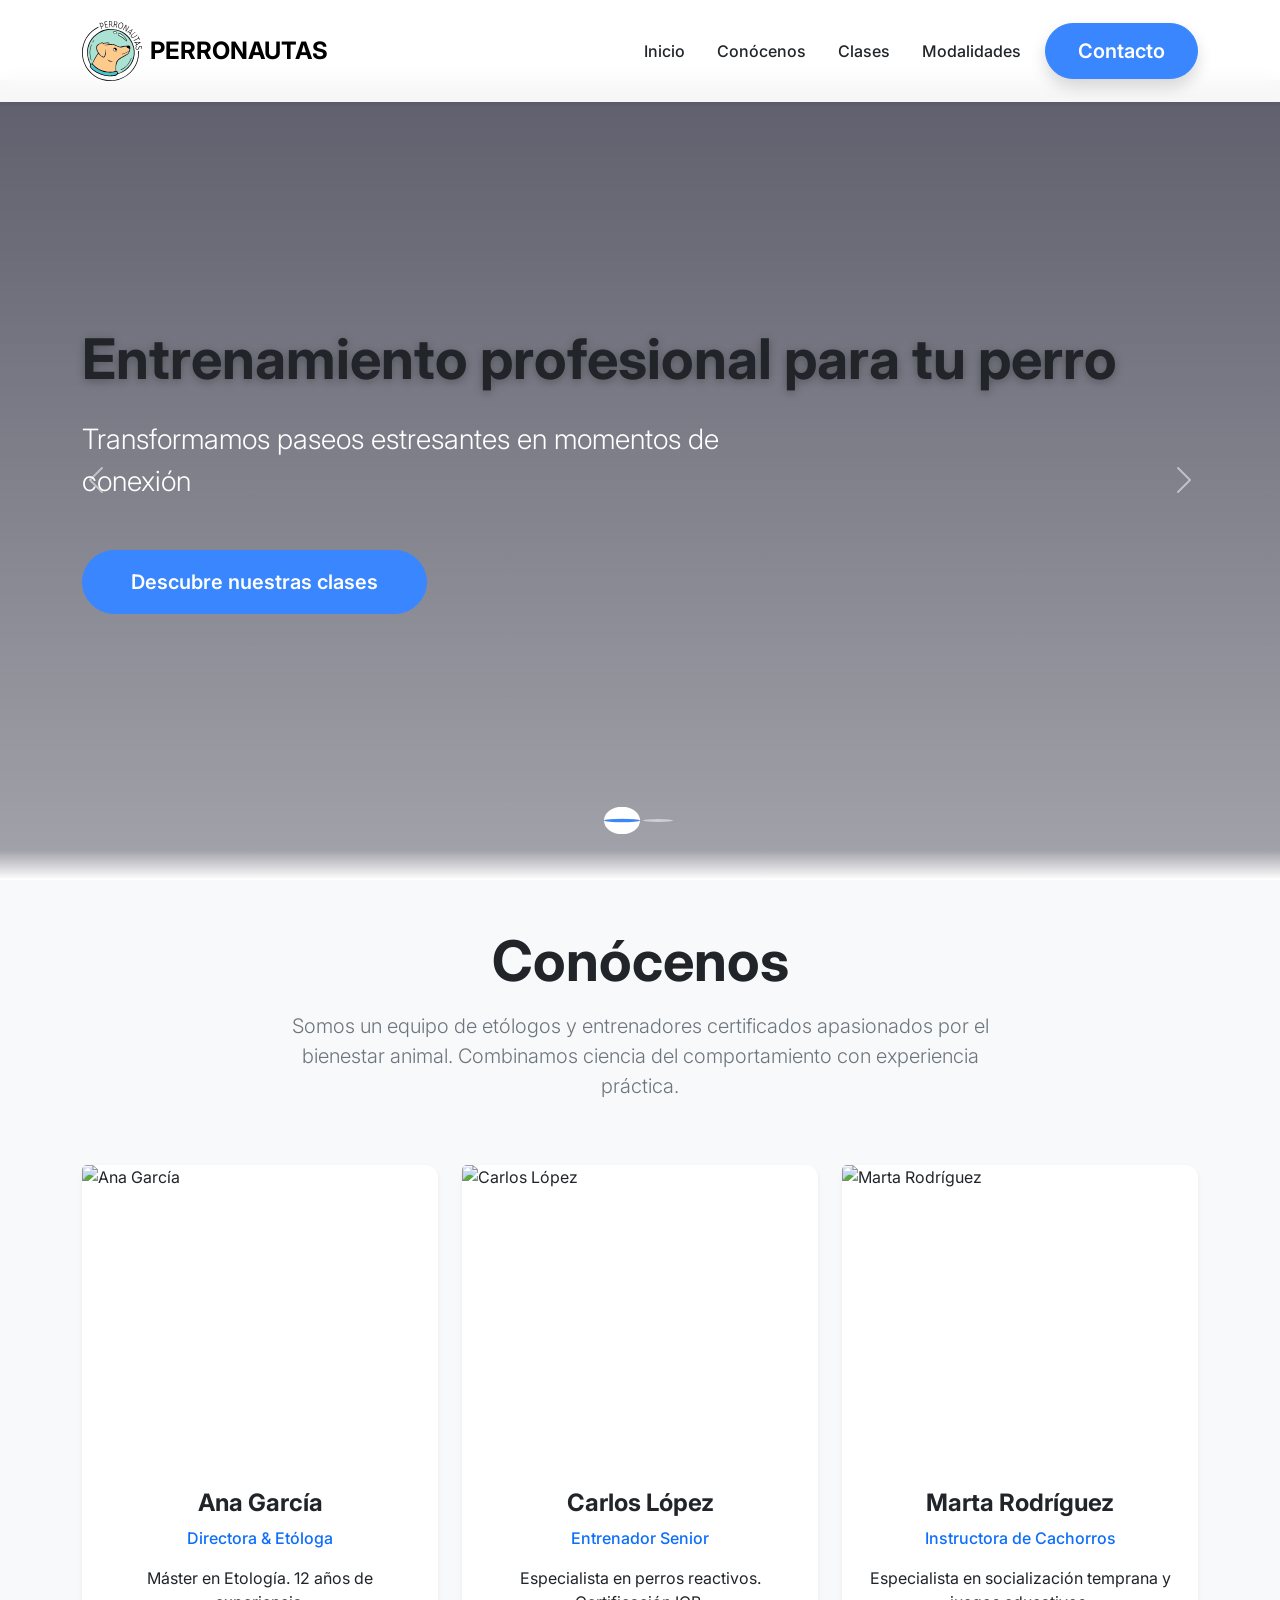
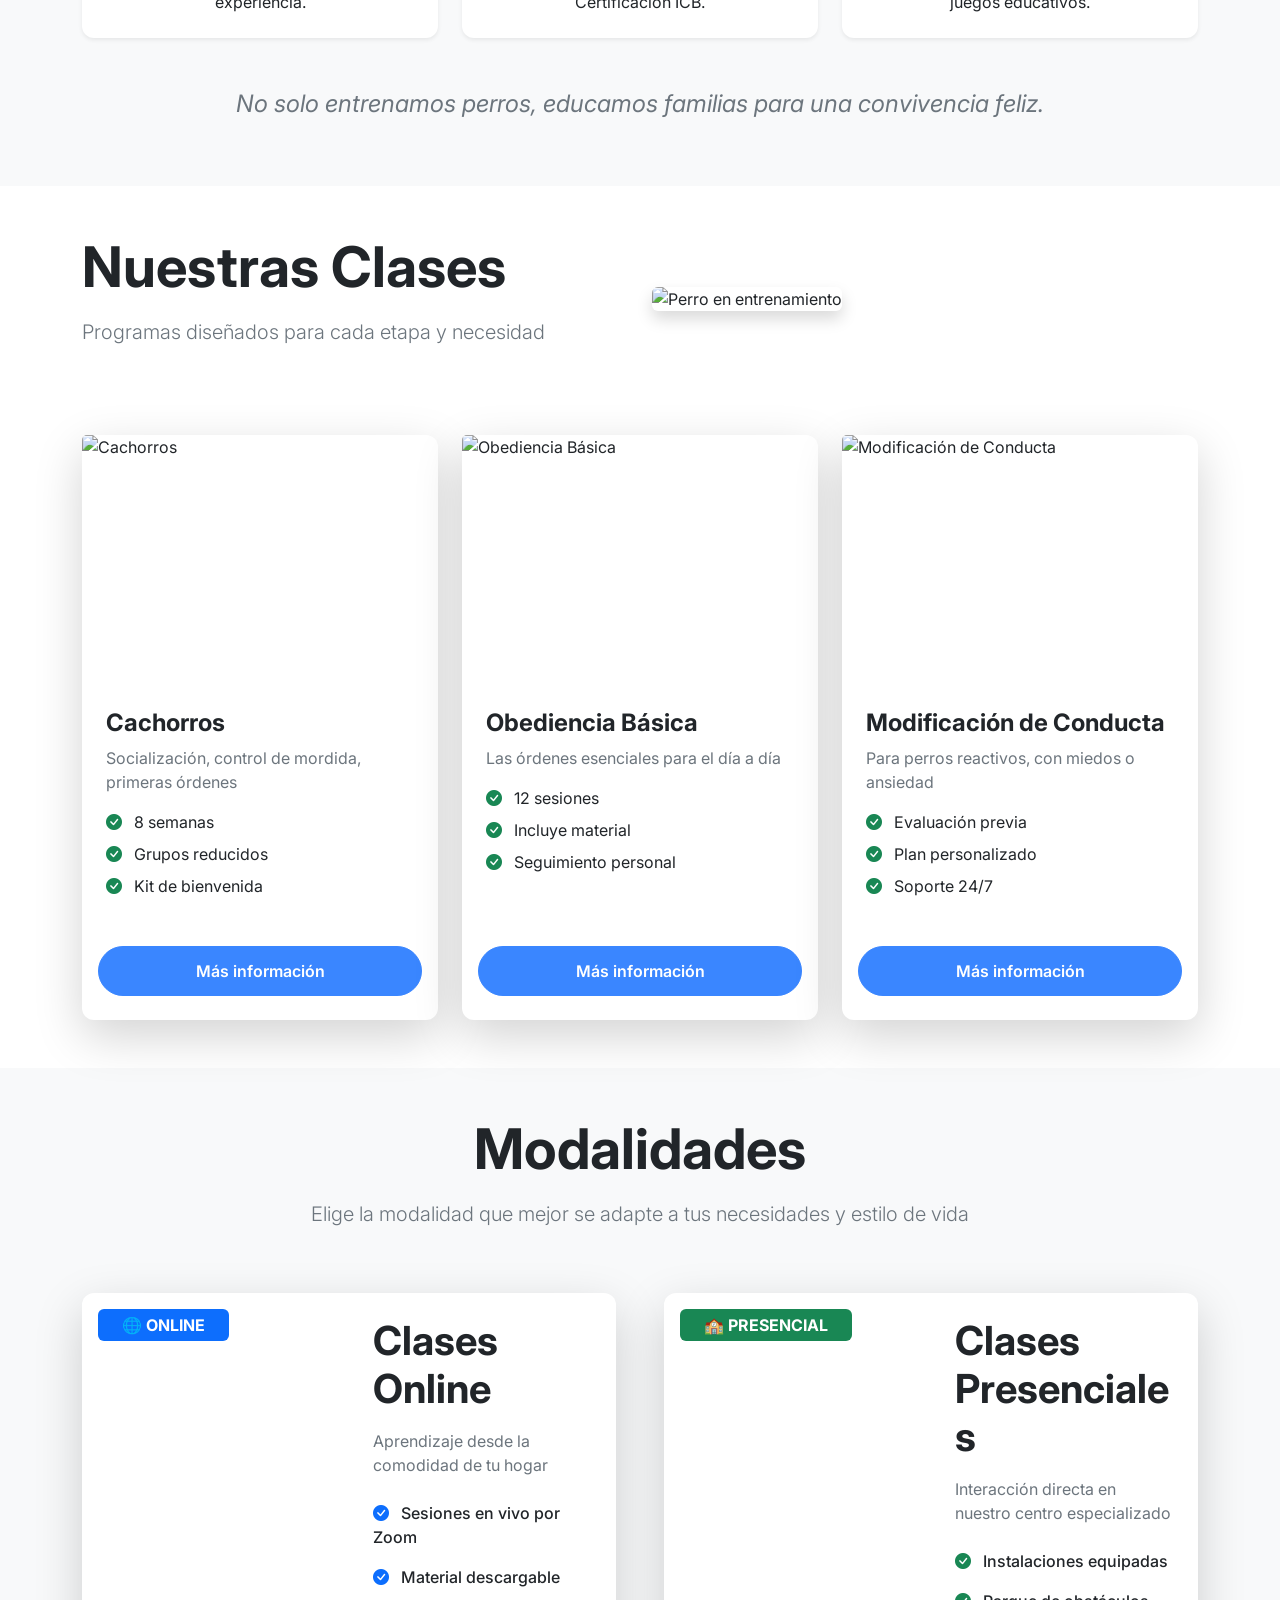
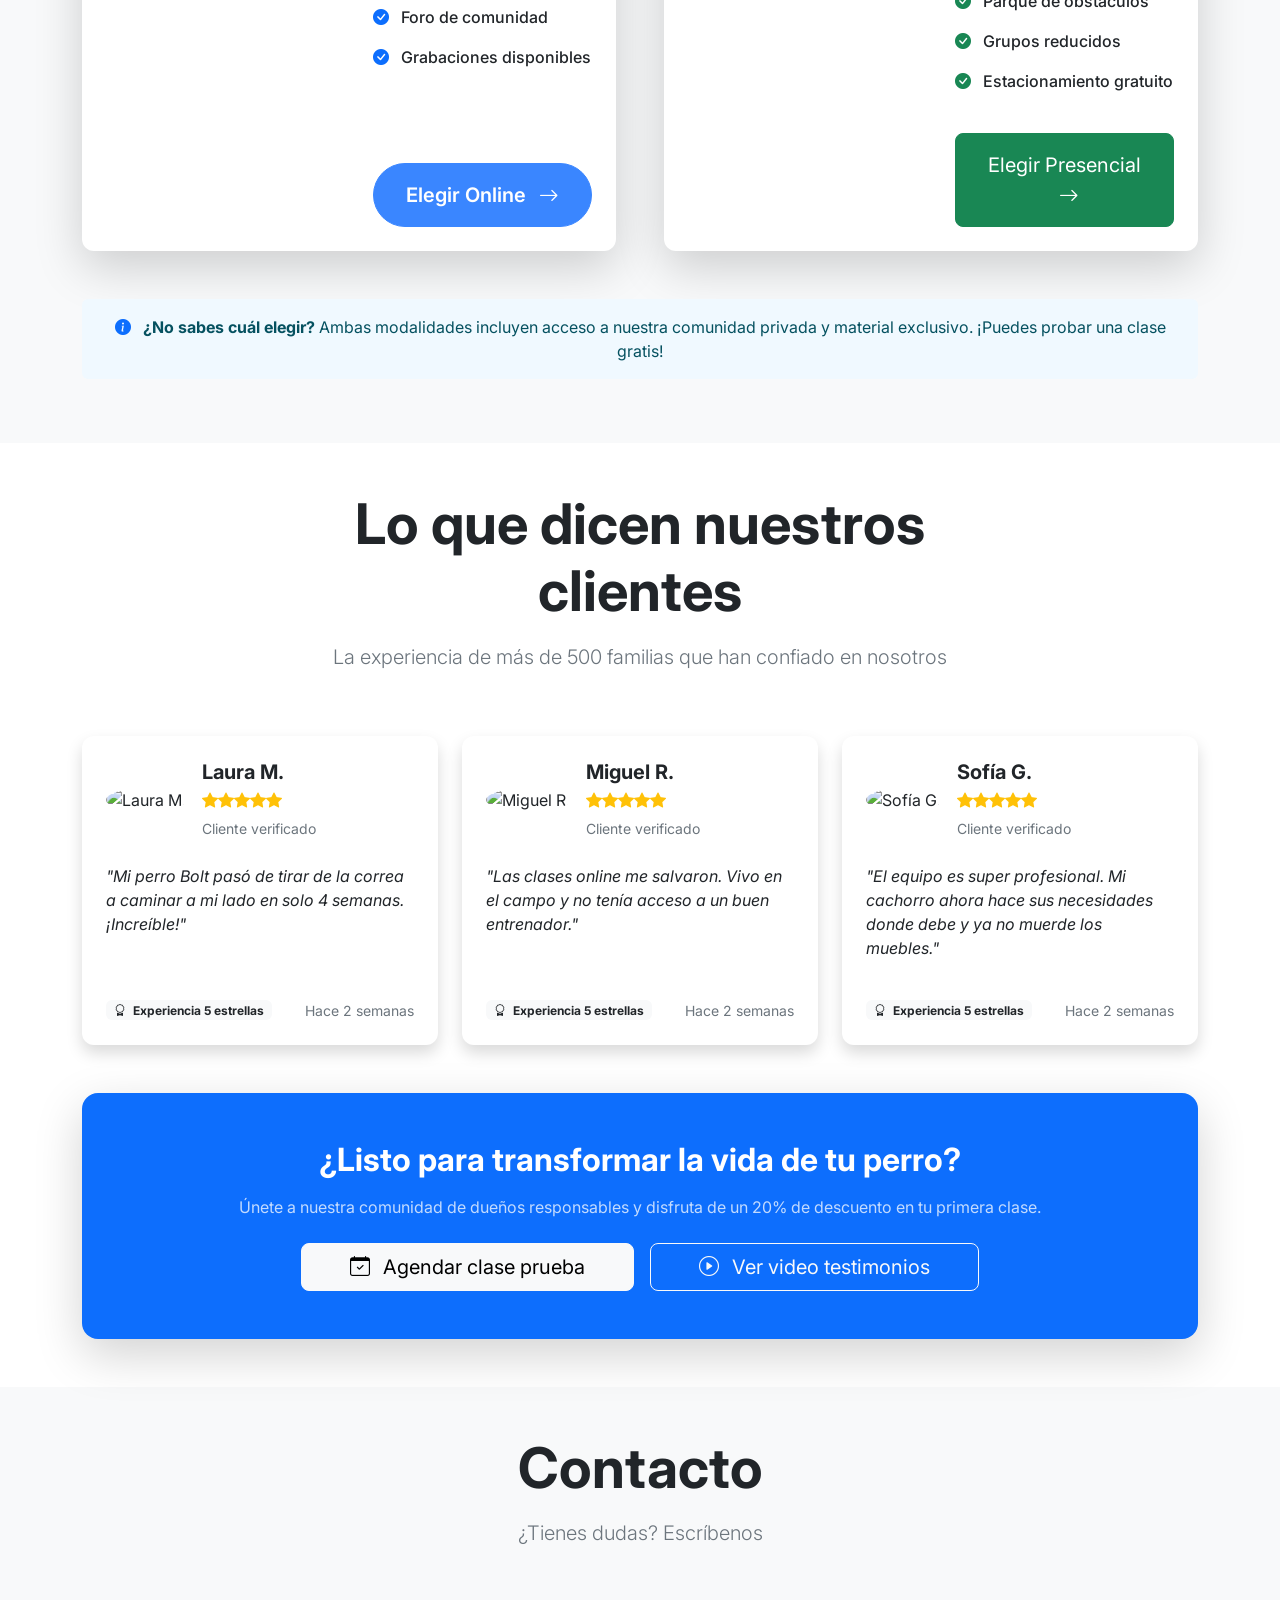
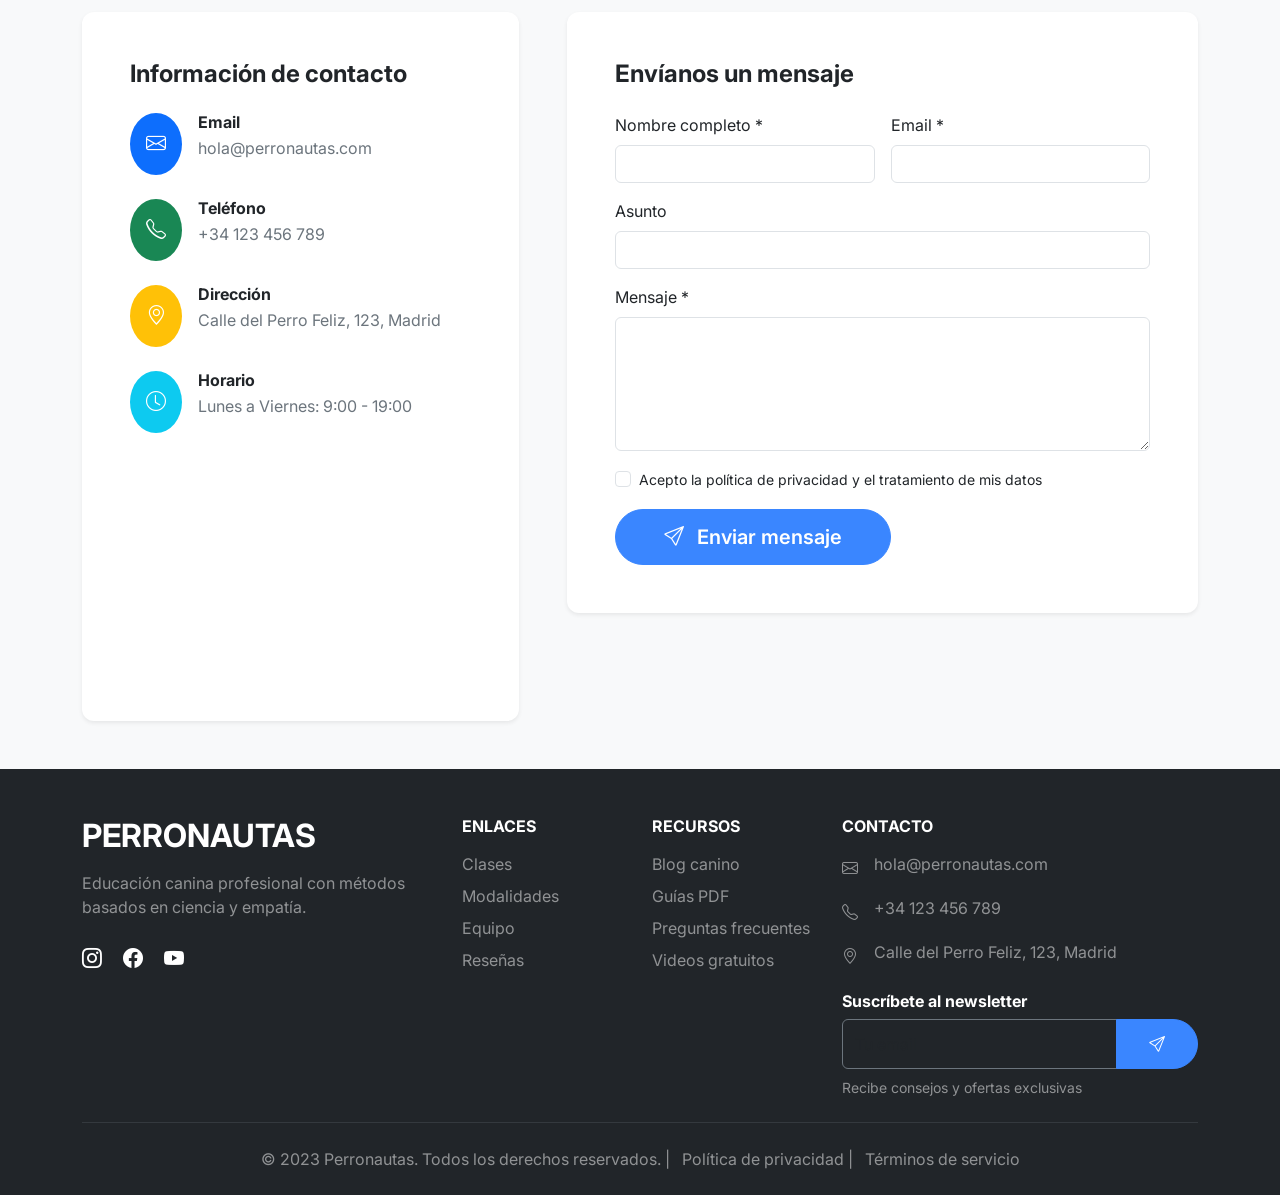
==== index.html @ d1e7bb8b "Add files via upload diseño base de nueva version" ====
<!DOCTYPE html>
<html lang="es">
<head>
    <meta charset="UTF-8">
    <meta name="viewport" content="width=device-width, initial-scale=1.0">
    
    <!-- SEO Básico -->
    <title>Perronautas | Educación Canina Profesional | Entrenamiento para Perros</title>
    <meta name="description" content="Entrenamiento canino profesional con métodos basados en ciencia. Clases online y presenciales. Transforma la relación con tu perro.">
    
    <!-- Bootstrap 5 CSS -->
    <link href="https://cdn.jsdelivr.net/npm/bootstrap@5.3.0/dist/css/bootstrap.min.css" rel="stylesheet">
    
    <!-- Google Fonts: Inter -->
    <link href="https://fonts.googleapis.com/css2?family=Inter:wght@300;400;500;600;700&display=swap" rel="stylesheet">
    
    <!-- Nuestros estilos -->
    <link rel="stylesheet" href="css/main.css">
    <link rel="stylesheet" href="css/components/hero.css">
    <link rel="stylesheet" href="https://cdn.jsdelivr.net/npm/bootstrap-icons@1.10.0/font/bootstrap-icons.css">
    <link rel="stylesheet" href="css/components/sections.css">
    
    <!-- Favicon -->
    <link rel="icon" href="data:image/svg+xml,<svg xmlns=%22http://www.w3.org/2000/svg%22 viewBox=%220 0 100 100%22><text y=%22.9em%22 font-size=%2290%22>🐕</text></svg>">
</head>
<body>
    <!-- Los componentes se insertarán aquí dinámicamente -->
    <div id="app">
        <div id="header-container"></div>
         <main>
            <div id="hero-container"></div>
            <div id="team-container"></div>      <!-- Conócenos -->
            <div id="classes-container"></div>    <!-- Clases -->
            <div id="modalities-container"></div> <!-- Modalidades -->
            <div id="reviews-container"></div>    <!-- Reseñas -->
            <div id="contact-container"></div>    <!-- Contacto (nuevo) -->
        </main>
        <div id="footer-container"></div>
    </div>

    <!-- Bootstrap JS Bundle (con Popper) -->
    <script src="https://cdn.jsdelivr.net/npm/bootstrap@5.3.0/dist/js/bootstrap.bundle.min.js"></script>
    
    <!-- Nuestro JavaScript modular -->
    <script type="module" src="js/main.js"></script>
</body>
</html>
---- css/main.css ----
/* css/main.css - VARIABLES GLOBALES Y BASE */

/* ===== PALETA DE COLORES GLOBAL ===== */
:root {
    /* Colores principales (basados en tus imágenes) */
    --color-primary: #3a86ff;           /* Azul botones/acentos */
    --color-primary-dark: #2667cc;      /* Azul hover */
    --color-primary-light: #e7f1ff;     /* Fondo azul claro */
    
    /* Colores de fondo */
    --color-bg-light: #f8f9fa;          /* Fondo gris claro */
    --color-bg-white: #ffffff;          /* Fondo blanco */
    
    /* Colores de texto */
    --color-text-dark: #212529;         /* Texto principal */
    --color-text-gray: #6c757d;         /* Texto secundario */
    --color-text-light: #adb5bd;        /* Texto claro */
    
    /* Sombras */
    --shadow-sm: 0 2px 8px rgba(0, 0, 0, 0.08);
    --shadow-md: 0 4px 16px rgba(0, 0, 0, 0.12);
    --shadow-lg: 0 8px 30px rgba(0, 0, 0, 0.15);
}

/* ===== ESTILOS BASE ===== */
body {
    font-family: 'Inter', -apple-system, BlinkMacSystemFont, sans-serif;
    color: var(--color-text-dark);
    background-color: var(--color-bg-white);
    padding-top: 80px; /* Para header fijo */
}

/* ===== UTILIDADES DE COLOR ===== */
.bg-section-light {
    background-color: var(--color-bg-light) !important;
}

.bg-section-white {
    background-color: var(--color-bg-white) !important;
}

/* ===== BOTONES GLOBALES ===== */
.btn-primary {
    background-color: var(--color-primary);
    border-color: var(--color-primary);
    border-radius: 50px;
    font-weight: 600;
    padding: 0.75rem 2rem;
    transition: all 0.3s ease;
}

.btn-primary:hover {
    background-color: var(--color-primary-dark);
    border-color: var(--color-primary-dark);
    transform: translateY(-2px);
    box-shadow: 0 6px 20px rgba(58, 134, 255, 0.4);
}

/* ===== TIPOGRAFÍA ===== */
h1, h2, h3, .display-1, .display-2, .display-3, .display-4 {
    color: var(--color-text-dark);
    font-weight: 700;
    line-height: 1.2;
}

.text-muted {
    color: var(--color-text-gray) !important;
}

/* ===== TARJETAS BASE ===== */
.card {
    border: none;
    border-radius: 12px;
    box-shadow: var(--shadow-sm);
    transition: all 0.3s ease;
}

.card:hover {
    box-shadow: var(--shadow-md);
}

/* ===== ENLACES ===== */
a {
    color: var(--color-primary);
    text-decoration: none;
    transition: color 0.3s ease;
}

a:hover {
    color: var(--color-primary-dark);
}
---- css/components/hero.css ----
/* css/components/hero.css */
/* Estilos para la sección Hero / Slider */

.hero-section {
    margin-top: 0; /* Elimina el margen negativo */
}

.carousel-item {
    height: 90vh; /* Más razonable, deja ver que hay contenido abajo */
    min-height: 600px;
    max-height: 800px; /* Límite máximo */
}

.carousel-item::after {
    content: '';
    position: absolute;
    bottom: 0;
    left: 0;
    width: 100%;
    height: 30px;
    background: linear-gradient(to bottom, transparent, white);
    z-index: 3;
}
.carousel-slide-bg {
    position: absolute;
    top: 0;
    left: 0;
    width: 100%;
    height: 100%;
    background-size: cover;
    background-position: center;
    z-index: 1;
}

.carousel-overlay {
    position: absolute;
    top: 0;
    left: 0;
    width: 100%;
    height: 100%;
    background: linear-gradient(to bottom, rgba(26, 26, 46, 0.7), rgba(26, 26, 46, 0.4));
    z-index: 2;
}

.carousel-caption {
    position: relative;
    z-index: 3;
    text-align: left;
    right: auto;
    left: 0;
    bottom: auto;
    padding-top: 0;
}

.carousel-caption h1 {
    font-size: 3.5rem;
    text-shadow: 0 2px 10px rgba(0, 0, 0, 0.3);
}

.carousel-caption .lead {
    font-size: 1.5rem;
    max-width: 700px;
}

.carousel-indicators {
    z-index: 4;
    margin-bottom: 3rem;
}

.carousel-indicators button {
    width: 12px;
    height: 12px;
    border-radius: 50%;
    background-color: rgba(255, 255, 255, 0.5);
    border: 2px solid transparent;
    margin: 0 6px;
}

.carousel-indicators button.active {
    background-color: var(--color-primary);
    border-color: white;
    transform: scale(1.2);
}

/* Responsive */
@media (max-width: 992px) {
    .carousel-caption h1 {
        font-size: 2.8rem;
    }
    .carousel-caption .lead {
        font-size: 1.3rem;
    }
}

@media (max-width: 768px) {
    .carousel-caption h1 {
        font-size: 2.2rem;
    }
    .carousel-caption .lead {
        font-size: 1.1rem;
    }
    .carousel-caption .btn-lg {
        padding: 0.75rem 2rem;
        font-size: 1rem;
    }
}
---- css/components/sections.css ----
/* css/components/sections.css */
/* Variables de color para secciones */

:root {
    /* Colores principales */
    --color-primary: #3a86ff;
    --color-primary-dark: #2667cc;
    --color-primary-light: #e7f1ff;
    
    /* Colores de fondo */
    --bg-light: #f8f9fa;
    --bg-white: #ffffff;
    
    /* Colores de texto */
    --text-dark: #212529;
    --text-gray: #6c757d;
    
    /* Sombras */
    --shadow-sm: 0 2px 8px rgba(0, 0, 0, 0.08);
    --shadow-md: 0 4px 16px rgba(0, 0, 0, 0.12);
}

/* ===== CLASES DE FONDO ===== */
.bg-section-light {
    background-color: var(--bg-light) !important;
}

.bg-section-white {
    background-color: var(--bg-white) !important;
}

/* ===== ESTILOS COMUNES PARA TODAS LAS SECCIONES ===== */
.team-section,
.classes-section,
.modalities-section,
.reviews-section,
.contact-section {
    color: var(--text-dark);
}

/* Títulos de sección */
.team-section h2,
.classes-section h2,
.modalities-section h2,
.reviews-section h2,
.contact-section h2 {
    color: var(--text-dark);
    font-weight: 700;
}

/* Texto secundario */
.team-section .lead,
.classes-section .lead,
.modalities-section .lead,
.reviews-section .lead,
.contact-section .lead {
    color: var(--text-gray);
}

/* ===== TARJETAS ===== */
.team-section .card,
.classes-section .card,
.modalities-section .card,
.reviews-section .card,
.contact-section .card {
    background-color: var(--bg-white);
    border: none;
    border-radius: 12px;
    box-shadow: var(--shadow-sm);
    transition: all 0.3s ease;
}

.team-section .card:hover,
.classes-section .card:hover,
.modalities-section .card:hover,
.reviews-section .card:hover,
.contact-section .card:hover {
    box-shadow: var(--shadow-md);
}

/* ===== BOTONES EN SECCIONES ===== */
.team-section .btn-primary,
.classes-section .btn-primary,
.modalities-section .btn-primary,
.reviews-section .btn-primary,
.contact-section .btn-primary {
    background-color: var(--color-primary);
    border-color: var(--color-primary);
}

.team-section .btn-primary:hover,
.classes-section .btn-primary:hover,
.modalities-section .btn-primary:hover,
.reviews-section .btn-primary:hover,
.contact-section .btn-primary:hover {
    background-color: var(--color-primary-dark);
    border-color: var(--color-primary-dark);
}
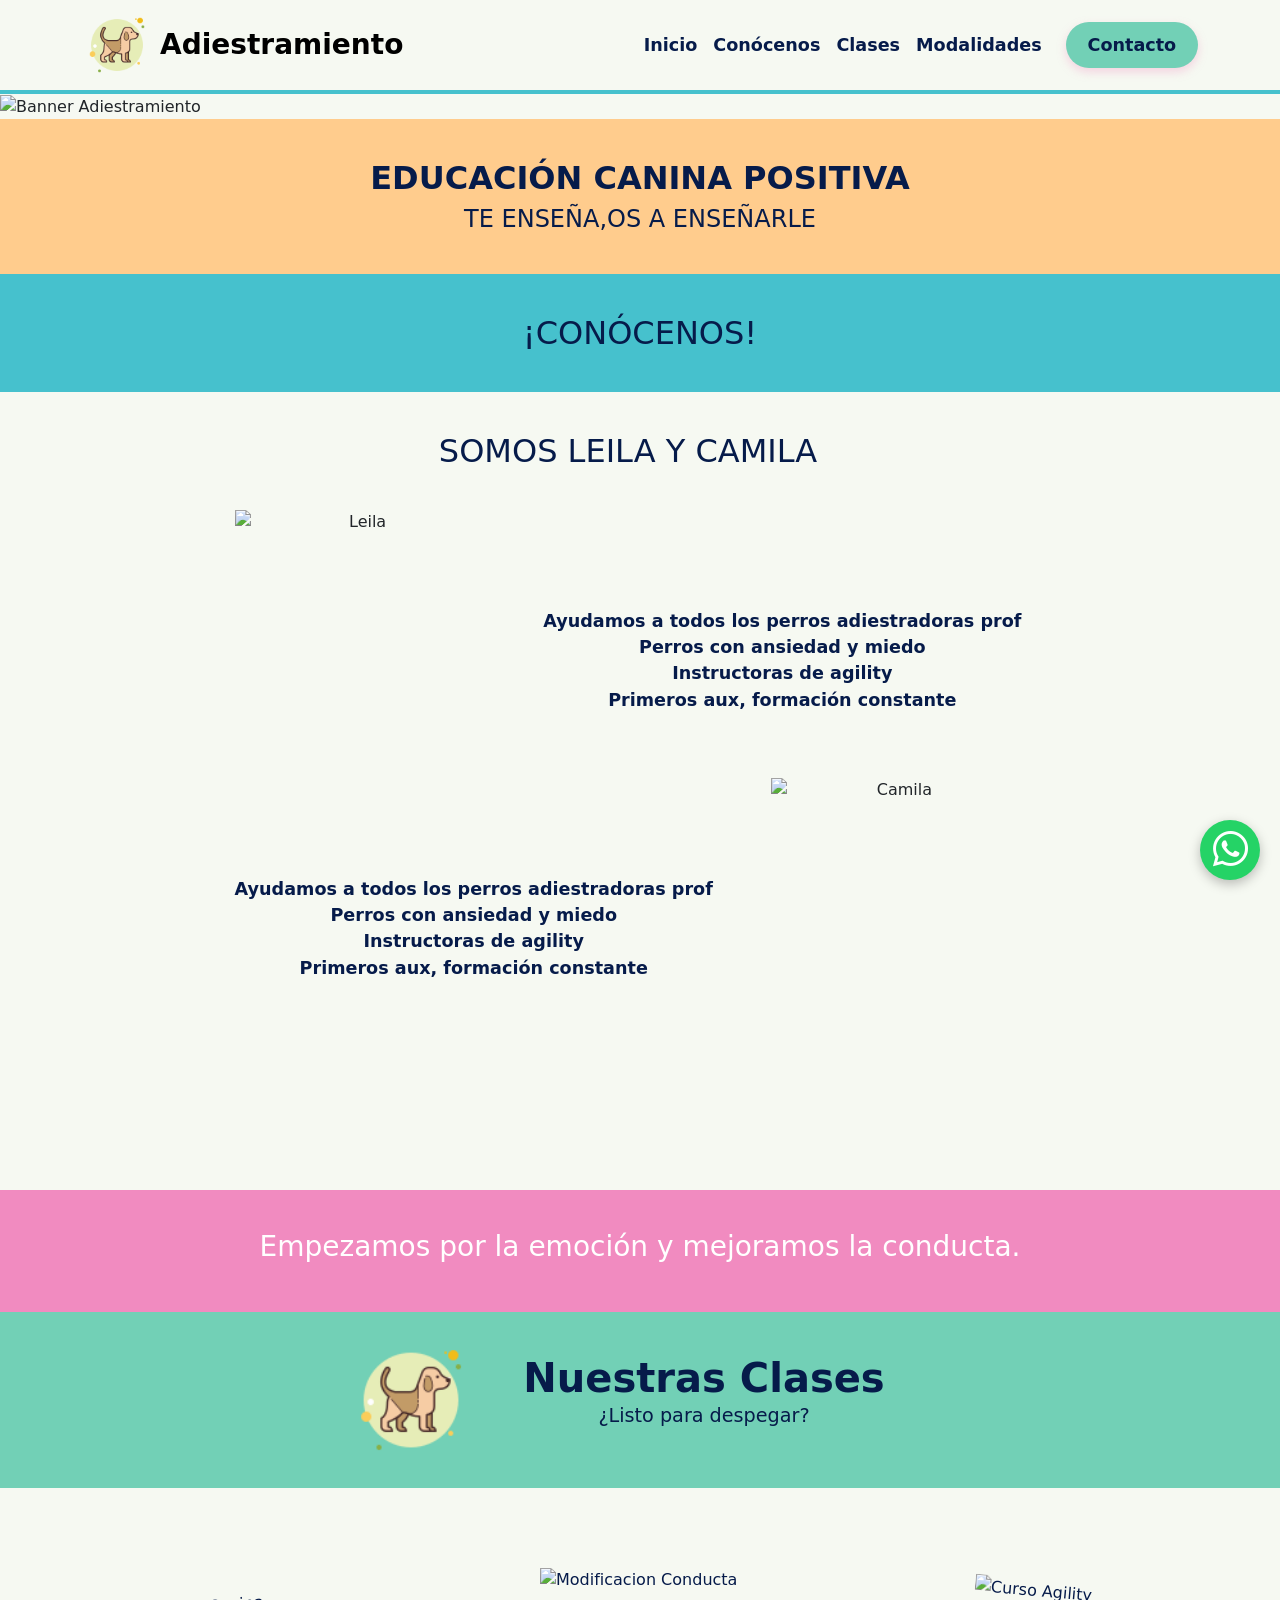
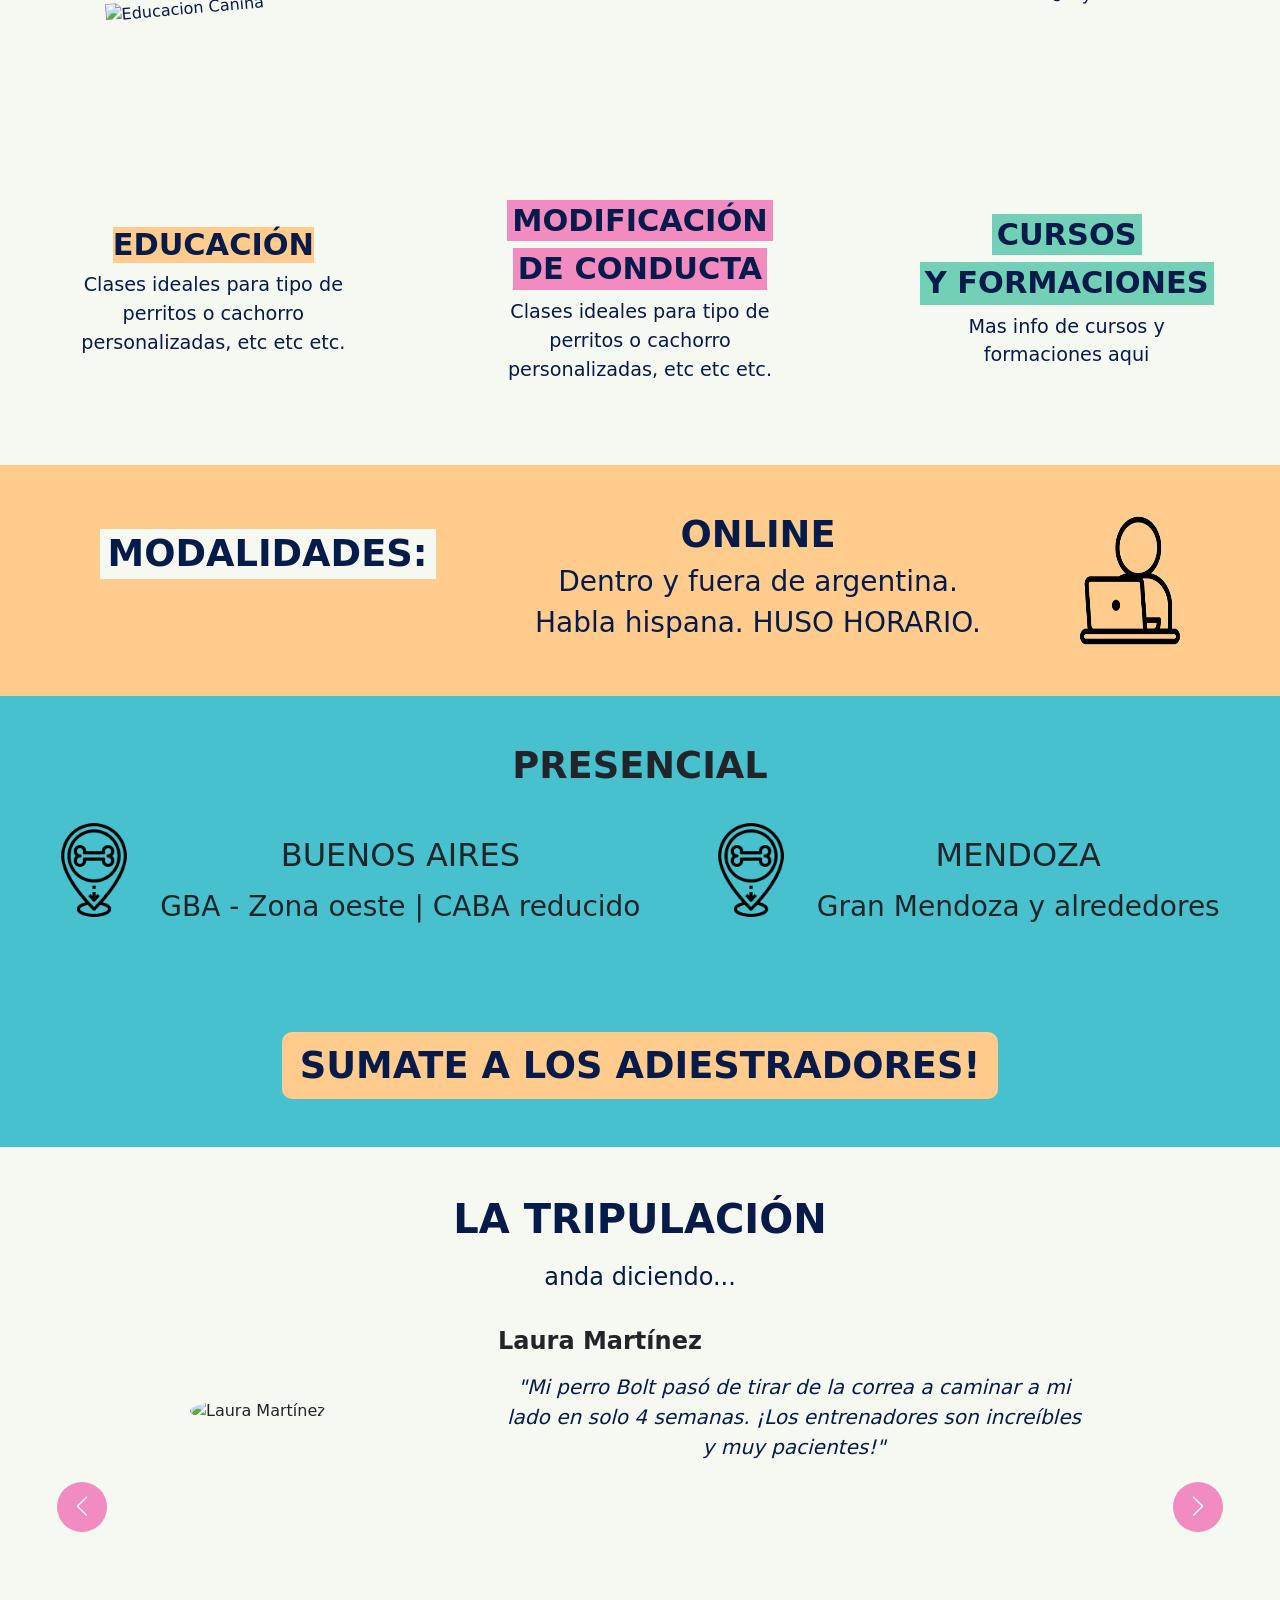
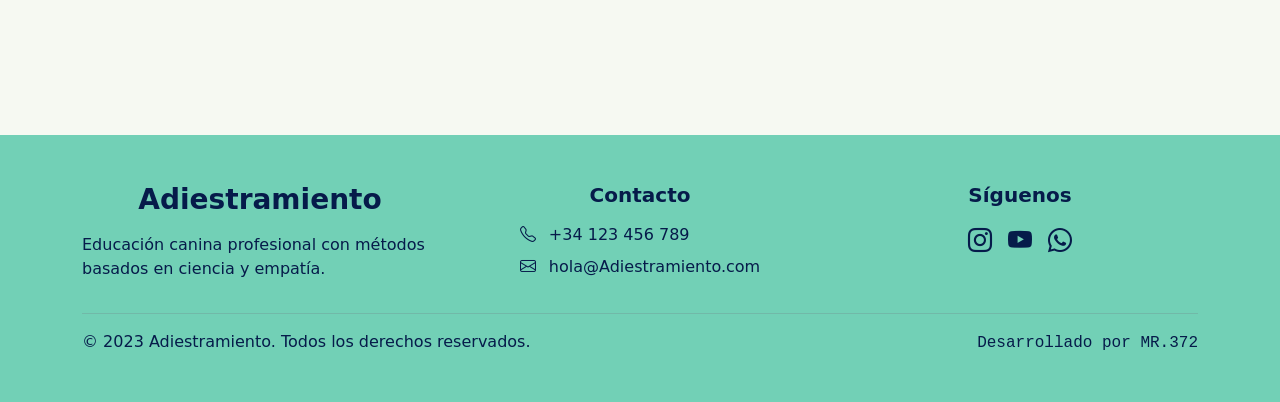
==== commit a5475c4b: "Add files via upload TEMPLATE BASICO DE ADIESTRAMIENTO" ====
--- a/index.html
+++ b/index.html
@@ -2,46 +2,109 @@
 <html lang="es">
 <head>
     <meta charset="UTF-8">
-    <meta name="viewport" content="width=device-width, initial-scale=1.0">
-    
-    <!-- SEO Básico -->
-    <title>Perronautas | Educación Canina Profesional | Entrenamiento para Perros</title>
-    <meta name="description" content="Entrenamiento canino profesional con métodos basados en ciencia. Clases online y presenciales. Transforma la relación con tu perro.">
-    
-    <!-- Bootstrap 5 CSS -->
-    <link href="https://cdn.jsdelivr.net/npm/bootstrap@5.3.0/dist/css/bootstrap.min.css" rel="stylesheet">
-    
-    <!-- Google Fonts: Inter -->
-    <link href="https://fonts.googleapis.com/css2?family=Inter:wght@300;400;500;600;700&display=swap" rel="stylesheet">
-    
-    <!-- Nuestros estilos -->
-    <link rel="stylesheet" href="css/main.css">
-    <link rel="stylesheet" href="css/components/hero.css">
-    <link rel="stylesheet" href="https://cdn.jsdelivr.net/npm/bootstrap-icons@1.10.0/font/bootstrap-icons.css">
-    <link rel="stylesheet" href="css/components/sections.css">
-    
-    <!-- Favicon -->
-    <link rel="icon" href="data:image/svg+xml,<svg xmlns=%22http://www.w3.org/2000/svg%22 viewBox=%220 0 100 100%22><text y=%22.9em%22 font-size=%2290%22>🐕</text></svg>">
+<meta name="viewport" content="width=device-width, initial-scale=1">
+
+<title>Adiestramiento | Educación Canina Profesional en Buenos Aires y Mendoza</title>
+
+<meta name="description"
+  content="Educación canina profesional con métodos basados en ciencia y empatía. Clases presenciales en Buenos Aires y Mendoza, y modalidad online para toda Latinoamérica.">
+
+<meta name="robots" content="index, follow">
+
+<link rel="canonical" href="https://Adiestramiento.com/">
+
+<!-- Idioma -->
+<meta http-equiv="content-language" content="es-AR">
+
+<!-- Theme (mobile) -->
+<meta name="theme-color" content="#46C1CD">
+
+<!-- Open Graph -->
+<meta property="og:type" content="website">
+<meta property="og:site_name" content="Adiestramiento">
+<meta property="og:title" content="Adiestramiento | Educación Canina Profesional">
+<meta property="og:description"
+  content="Entrenamiento canino profesional con enfoque positivo. Clases presenciales y online.">
+<meta property="og:url" content="https://Adiestramiento.com/">
+<meta property="og:image" content="https://Adiestramiento.com/assets/images/og-image.jpg">
+<meta property="og:image:width" content="1200">
+<meta property="og:image:height" content="630">
+
+<!-- Twitter -->
+<meta name="twitter:card" content="summary_large_image">
+<meta name="twitter:title" content="Adiestramiento | Educación Canina Profesional">
+<meta name="twitter:description"
+  content="Educación canina basada en ciencia y empatía. Clases presenciales y online.">
+<meta name="twitter:image" content="https://Adiestramiento.com/assets/images/og-image.jpg">
+
+<!-- Schema.org -->
+<script type="application/ld+json">
+{
+  "@context": "https://schema.org",
+  "@type": "ProfessionalService",
+  "name": "Adiestramiento",
+  "url": "https://Adiestramiento.com",
+  "description": "Educación canina profesional con métodos basados en ciencia y empatía",
+  "areaServed": ["Argentina", "Latinoamérica"],
+  "sameAs": [
+    "https://instagram.com/Adiestramiento",
+    "https://facebook.com/Adiestramiento",
+    "https://tiktok.com/@Adiestramiento"
+  ]
+}
+</script>
+
+<!-- Preconnect -->
+<link rel="preconnect" href="https://fonts.googleapis.com">
+<link rel="preconnect" href="https://fonts.gstatic.com" crossorigin>
+
+<!-- Fonts -->
+<link
+  href="https://fonts.googleapis.com/css2?family=Inter:wght@300;400;500;600;700&display=swap"
+  rel="stylesheet">
+
+<!-- Bootstrap -->
+<link
+  href="https://cdn.jsdelivr.net/npm/bootstrap@5.3.0/dist/css/bootstrap.min.css"
+  rel="stylesheet">
+
+<!-- Icons -->
+<link
+  rel="stylesheet"
+  href="https://cdn.jsdelivr.net/npm/bootstrap-icons@1.10.0/font/bootstrap-icons.css">
+
+<!-- Main CSS -->
+<link rel="stylesheet" href="css/main.css">
+
+<!-- Favicon -->
+<link rel="icon"
+  href="data:image/svg+xml,<svg xmlns=%22http://www.w3.org/2000/svg%22 viewBox=%220 0 100 100%22><text y=%22.9em%22 font-size=%2290%22>🐕</text></svg>">
+
 </head>
+
 <body>
-    <!-- Los componentes se insertarán aquí dinámicamente -->
-    <div id="app">
-        <div id="header-container"></div>
-         <main>
-            <div id="hero-container"></div>
-            <div id="team-container"></div>      <!-- Conócenos -->
-            <div id="classes-container"></div>    <!-- Clases -->
-            <div id="modalities-container"></div> <!-- Modalidades -->
-            <div id="reviews-container"></div>    <!-- Reseñas -->
-            <div id="contact-container"></div>    <!-- Contacto (nuevo) -->
-        </main>
-        <div id="footer-container"></div>
-    </div>
+  <header id="header"></header>
 
-    <!-- Bootstrap JS Bundle (con Popper) -->
-    <script src="https://cdn.jsdelivr.net/npm/bootstrap@5.3.0/dist/js/bootstrap.bundle.min.js"></script>
-    
-    <!-- Nuestro JavaScript modular -->
-    <script type="module" src="js/main.js"></script>
+  <main>
+    <!-- Estas secciones las vamos a modularizar después -->
+    <!-- Por ahora las dejamos vacías o con placeholders -->
+    <div id="hero-container"></div>
+    <div id="conocenos-container"></div>
+    <div id="clases-container"></div>
+    <div id="modalidades-container"></div>
+    <div id="reseñas-container"></div>
+  </main>
+
+  <footer id="footer"></footer>
+
+  <a class="whatsapp-float" href="..." target="_blank" aria-label="WhatsApp">
+    <i class="bi bi-whatsapp"></i>
+  </a>
+
+  <!-- Loader de parciales -->
+  <script src="js/load-partials.js"></script>
+
+  <!-- JS propio -->
+  <script src="js/reseñas-slider.js"></script>
 </body>
-</html>+</html>
--- a/css/main.css
+++ b/css/main.css
@@ -1,91 +1,521 @@
-/* css/main.css - VARIABLES GLOBALES Y BASE */
-
-/* ===== PALETA DE COLORES GLOBAL ===== */
-:root {
-    /* Colores principales (basados en tus imágenes) */
-    --color-primary: #3a86ff;           /* Azul botones/acentos */
-    --color-primary-dark: #2667cc;      /* Azul hover */
-    --color-primary-light: #e7f1ff;     /* Fondo azul claro */
-    
-    /* Colores de fondo */
-    --color-bg-light: #f8f9fa;          /* Fondo gris claro */
-    --color-bg-white: #ffffff;          /* Fondo blanco */
-    
-    /* Colores de texto */
-    --color-text-dark: #212529;         /* Texto principal */
-    --color-text-gray: #6c757d;         /* Texto secundario */
-    --color-text-light: #adb5bd;        /* Texto claro */
-    
-    /* Sombras */
-    --shadow-sm: 0 2px 8px rgba(0, 0, 0, 0.08);
-    --shadow-md: 0 4px 16px rgba(0, 0, 0, 0.12);
-    --shadow-lg: 0 8px 30px rgba(0, 0, 0, 0.15);
-}
-
-/* ===== ESTILOS BASE ===== */
+/* =============== BASE =============== */
 body {
-    font-family: 'Inter', -apple-system, BlinkMacSystemFont, sans-serif;
-    color: var(--color-text-dark);
-    background-color: var(--color-bg-white);
-    padding-top: 80px; /* Para header fijo */
-}
-
-/* ===== UTILIDADES DE COLOR ===== */
-.bg-section-light {
-    background-color: var(--color-bg-light) !important;
-}
-
-.bg-section-white {
-    background-color: var(--color-bg-white) !important;
-}
-
-/* ===== BOTONES GLOBALES ===== */
-.btn-primary {
-    background-color: var(--color-primary);
-    border-color: var(--color-primary);
-    border-radius: 50px;
+    background-color: #F6F9F2;
+}
+
+/* =============== HEADER =============== */
+.navbar {
+    background-color: #F6F9F2;
+    border-bottom: 4px solid #46C1CD;
+    padding: 5px 0;
+}
+
+.navbar a img {
+    height: 70px;
+}
+
+.navbar ul li a {
+    color: #061B4A;
+    font-weight: bold;
+    font-size: 1.1rem;
+    padding: 10px 15px;
+    transition: color 0.3s ease;
+}
+
+.navbar ul li a:hover {
+    color: #46C1CD;
+}
+
+.navbar .btn-contacto {
+    background-color: #72D0B6;      /* rosa principal */
+    color: #061B4A !important;
+    padding: 0.55rem 1.3rem;
+    border-radius: 30px;
     font-weight: 600;
-    padding: 0.75rem 2rem;
     transition: all 0.3s ease;
-}
-
-.btn-primary:hover {
-    background-color: var(--color-primary-dark);
-    border-color: var(--color-primary-dark);
+    margin-left: 1rem;
+    box-shadow: 0 4px 10px rgba(241, 139, 192, 0.35);
+}
+
+/* Hover */
+.navbar .btn-contacto:hover {
+    background-color: #FFCC8D;
+    color: #061B4A !important;
+    box-shadow: 0 6px 16px rgba(241, 139, 192, 0.45);
+}
+
+/* =============== HERO / BANNER =============== */
+#hero {
+    margin-top: 94px !important;
+}
+
+/* =============== CONOCENOS =============== */
+
+#conocenos .pannel-1 {
+    background-color: #FFCC8D;
+    color: #061B4A;
+    padding: 2.5rem;
+    text-align: center;
+}
+
+#conocenos .pannel-1 h2 {
+    font-size: 2rem;
+    font-weight: bold;
+    margin: 0;
+}
+
+#conocenos .pannel-1 h3 {
+    font-size: 1.5rem;
+    margin: 0.5rem 0 0;
+}
+
+.conocenos-section .containerA {
+    max-width: 100%;
+    margin: 0;
+}
+
+.conocenos-section .conocenos {
+    background-color: #46C1CD;
+    color: #061B4A;
+    padding: 2.5rem;
+    text-align: center;
+}
+
+/* =============== EQUIPO =============== */
+
+.conocenos-section .containerA .row {
+    display: flex;
+    flex-direction: column;
+    align-items: center;
+    max-width: 100%;
+}
+
+.conocenos-section .containerA .row h2 {
+    color: #061B4A;
+    padding: 2rem;
+    text-align: center;
+}
+
+/* Base sujeto */
+.conocenos-section .sujetoA,
+.conocenos-section .sujetoB {
+    display: flex;
+    justify-content: space-evenly;
+    align-items: center;
+    width: 70%;
+}
+
+/* Imagen */
+.conocenos-section .sujetoA img,
+.conocenos-section .sujetoB img {
+    width: 250px;
+    height: 300px;
+    object-fit: cover;
+    margin-bottom: 1rem;
+}
+
+/* Texto */
+.conocenos-section .sujetoA p,
+.conocenos-section .sujetoB p {
+    font-size: 1.1rem;
+    color: #061B4A;
+    line-height: 1.5;
+    font-weight: bold;
+}
+
+/* Ajustes individuales */
+.conocenos-section .sujetoA p {
+    margin-left: 1rem;
+}
+
+.conocenos-section .sujetoB {
+    position: relative;
+    top: -3rem;
+}
+
+.conocenos-section .sujetoB p {
+    margin-right: 1rem;
+}
+
+
+/* =============== CLASES =============== */
+
+/* Mensaje superior */
+#clases .mensaje {
+    background-color: #F18BC0;
+    color: #ffffff;
+    padding: 2.5rem;
+    margin: 0;
+    text-align: center;
+}
+
+/* Contenedor general */
+#clases .containerB {
+    max-width: 100%;
+}
+
+/* Panel superior */
+#clases .panel {
+    display: flex;
+    align-items: center;
+    justify-content: center;
+    background-color: #72D0B6;
+    color: #061B4A;
+    padding: 1.5rem;
+}
+
+#clases .panel img {
+    width: 8rem;
+    height: auto;
+    position: relative;
+    right: 3rem;
+}
+
+#clases .panel .text {
+    display: flex;
+    flex-direction: column;
+    align-items: center;
+}
+
+#clases .panel h2 {
+    font-size: 2.5rem;
+    font-weight: bold;
+    margin-top: 1rem;
+}
+
+#clases .panel p {
+    font-size: 1.2rem;
+    line-height: 1.5;
+    position: relative;
+    bottom: 1rem;
+}
+
+/* Grilla de clases */
+#clases .rowclas {
+    display: flex;
+    justify-content: space-around;
+}
+
+/* Card individual */
+#clases .clases-panel {
+    display: flex;
+    flex-direction: column;
+    align-items: center;
+    justify-content: center;
+    margin-top: 4rem;
+    padding: 1rem;
+    color: #061B4A;
+}
+
+#clases .clases-panel img {
+    width: 200px;
+    height: 200px;
+    margin-bottom: 2rem;
+}
+
+#clases .clases-panel h2 {
+    font-size: 1.9rem;
+    font-weight: bold;
+    margin-bottom: 0.5rem;
+    text-align: center;
+}
+
+#clases .clases-panel p {
+    font-weight: 500;
+    width: 70%;
+    font-size: 1.2rem;
+    text-align: center;
+    line-height: 1.5;
+}
+
+/* Detalles visuales */
+#IE {
+    transform: rotate(-5deg);
+}
+
+#IC {
+    transform: rotate(5deg);
+}
+
+#CE {
+    background-color: #FFCC8D;
+}
+
+
+/* =============== MODALIDADES ONLINE =============== */
+
+#modalidades-online {
+    background-color: #FFCC8D;
+    display: flex;
+    justify-content: space-evenly;
+    text-align: center;
+    color: #061B4A;
+}
+
+/* Columna izquierda */
+#modalidades-online .container1 h2 {
+    font-size: 2.3rem;
+    font-weight: bold;
+    margin: 1rem 0;
+    background-color: #F6F9F2;
+    padding: 3px 8px;
+}
+
+/* Columna derecha */
+#modalidades-online .container2 h2 {
+    font-size: 2.3rem;
+    font-weight: bold;
+}
+
+#modalidades-online .container2 p {
+    font-size: 1.2rem;
+    font-weight: 500;
+    line-height: 1.5;
+    margin-top: 1rem;
+}
+
+/* =============== MODALIDADES PRESENCIAL =============== */
+
+#modalidades-presencial {
+    background-color: #46C1CD;
+}
+
+/* Título principal */
+#modalidades-presencial > h2 {
+    text-align: center;
+    font-size: 2.3rem;
+    font-weight: bold;
+    margin-bottom: 2rem;
+}
+
+/* Fila de modalidades */
+#modalidades-presencial .modalidades-row {
+    display: flex;
+    justify-content: space-evenly;
+    align-items: center;
+}
+
+/* Grupo (icono + texto) */
+#modalidades-presencial .modalidades-row > div {
+    display: flex;
+    flex-direction: row;
+}
+
+/* Columna individual */
+#modalidades-presencial .modalidades-row > div > div {
+    display: flex;
+    flex-direction: column;
+    align-items: center;
+    margin: 1rem;
+}
+
+/* Imágenes */
+#modalidades-presencial .modalidades-row img {
+    width: 100px;
+    height: 100px;
+    margin-bottom: 2rem;
+}
+
+/* Títulos de cada modalidad */
+#modalidades-presencial .modalidades-row h2 {
+    margin-bottom: 1rem !important;
+}
+
+/* Llamado final */
+#modalidades-presencial .container3 {
+    display: flex;
+    justify-content: center;
+    margin-top: 5rem;
+}
+
+
+#modalidades-presencial .container3 .cta-presencial {
+    text-align: center;
+    padding: 6px 18px;
+    background-color: #FFCC8D;
+    color: #061B4A;
+    border-radius: 10px;
+    font-size: 2.3rem;
+    font-weight: bold;
+    text-decoration: none;
+    transition: all 0.3s ease;
+}
+
+/* Hover */
+#modalidades-presencial .container3 .cta-presencial:hover {
+    background-color: #ffdba8;
     transform: translateY(-2px);
-    box-shadow: 0 6px 20px rgba(58, 134, 255, 0.4);
-}
-
-/* ===== TIPOGRAFÍA ===== */
-h1, h2, h3, .display-1, .display-2, .display-3, .display-4 {
-    color: var(--color-text-dark);
-    font-weight: 700;
-    line-height: 1.2;
-}
-
-.text-muted {
-    color: var(--color-text-gray) !important;
-}
-
-/* ===== TARJETAS BASE ===== */
-.card {
+    box-shadow: 0 6px 14px rgba(0, 0, 0, 0.2);
+}
+
+
+
+/* =============== RESEÑAS =============== */
+#reseñas h2 {
+    text-align: center;
+    font-size: 2.5rem;
+    font-weight: bold;
+    color: #061B4A;
+    margin-bottom: 1rem !important;
+}
+
+#reseñas p {
+    text-align: center;
+    font-size: 1.5rem;
+    font-weight: 500;
+    color: #061B4A;
+    margin-bottom: 2rem !important;
+}
+
+/* =============== RESEÑAS / SLIDER =============== */
+
+#reseñas .reseña-slider {
+    margin: 0 auto;
+    position: relative;
+}
+
+/* Track */
+#reseñas .reseña-track {
+    position: relative;
+    min-height: 300px;
+    max-width: 900px;
+    margin: 0 auto;
+}
+
+/* Slides */
+#reseñas .reseña-slide {
+    position: absolute;
+    inset: 0;               /* ← asegura mismo tamaño */
+    width: 100%;
+    opacity: 0;
+    pointer-events: none;
+    transition: opacity 0.5s ease;
+}
+
+#reseñas .reseña-slide.active {
+    opacity: 1;
+    pointer-events: all;
+}
+
+/* Controles */
+#reseñas .slider-controls {
+    display: flex;
+    justify-content: center;
+    align-items: center;
+}
+
+/* Dots */
+#reseñas .slider-dots {
+    display: flex;
+    gap: 1rem;
+}
+
+#reseñas .dot {
+    width: 12px;
+    height: 12px;
+    border-radius: 50%;
     border: none;
-    border-radius: 12px;
-    box-shadow: var(--shadow-sm);
+    background-color: var(--color-azul);
+    opacity: 0.3;
+    cursor: pointer;
     transition: all 0.3s ease;
 }
 
-.card:hover {
-    box-shadow: var(--shadow-md);
-}
-
-/* ===== ENLACES ===== */
-a {
-    color: var(--color-primary);
+#reseñas .dot.active {
+    opacity: 1;
+    transform: scale(1.3);
+}
+
+#reseñas .dot:hover {
+    opacity: 0.7;
+}
+
+/* Flechas */
+#reseñas .btn-circle {
+    width: 50px;
+    height: 50px;
+    border-radius: 50%;
+    border: none;
+    display: flex;
+    align-items: center;
+    justify-content: center;
+    font-size: 1.5rem;
+    cursor: pointer;
+    position: absolute;
+    top: 50%;
+    transform: translateY(-50%);
+    transition: all 0.3s ease;
+    z-index: 10;
+}
+
+#reseñas .btn-prev {
+    left: -25px;
+    background-color: #F18BC0;
+    color: #ffffff;
+}
+
+#reseñas .btn-next {
+    right: -25px;
+    background-color: #F18BC0;
+    color: #ffffff;
+}
+
+#reseñas .btn-prev:hover,
+#reseñas .btn-next:hover {
+    background-color: #eeaacd;
+    transform: translateY(-50%) scale(1.1);
+    box-shadow: 0 4px 12px rgba(241, 139, 192, 0.3);
+}
+
+/* =============== FOOTER =============== */
+footer {
+    background-color: #72D0B6;
+    color: #061B4A;
+}
+
+footer a {
+    color: #061B4A;
+}
+
+footer .container .row .col-lg-4{
+    display: flex;
+    flex-direction: column;
+    align-items: center;
+}
+
+/* =============== WHATSAPP FLOATING BUTTON =============== */
+/* =============== WHATSAPP FLOAT =============== */
+.whatsapp-float {
+    position: fixed;
+    right: 20px;
+    bottom: 20px;
+    width: 60px;
+    height: 60px;
+    background-color: #25D366;
+    color: #ffffff;
+    border-radius: 50%;
+    display: flex;
+    align-items: center;
+    justify-content: center;
+    font-size: 2.2rem;
     text-decoration: none;
-    transition: color 0.3s ease;
-}
-
-a:hover {
-    color: var(--color-primary-dark);
-}+    z-index: 9999;
+    box-shadow: 0 4px 12px rgba(0, 0, 0, 0.25);
+    transition: transform 0.3s ease, box-shadow 0.3s ease;
+}
+
+.whatsapp-float:hover {
+    transform: scale(1.1);
+    box-shadow: 0 6px 18px rgba(0, 0, 0, 0.35);
+}
+
+/* Ajuste mobile */
+@media (max-width: 768px) {
+    .whatsapp-float {
+        width: 52px;
+        height: 52px;
+        font-size: 1.9rem;
+        right: 15px;
+        bottom: 15px;
+    }
+}
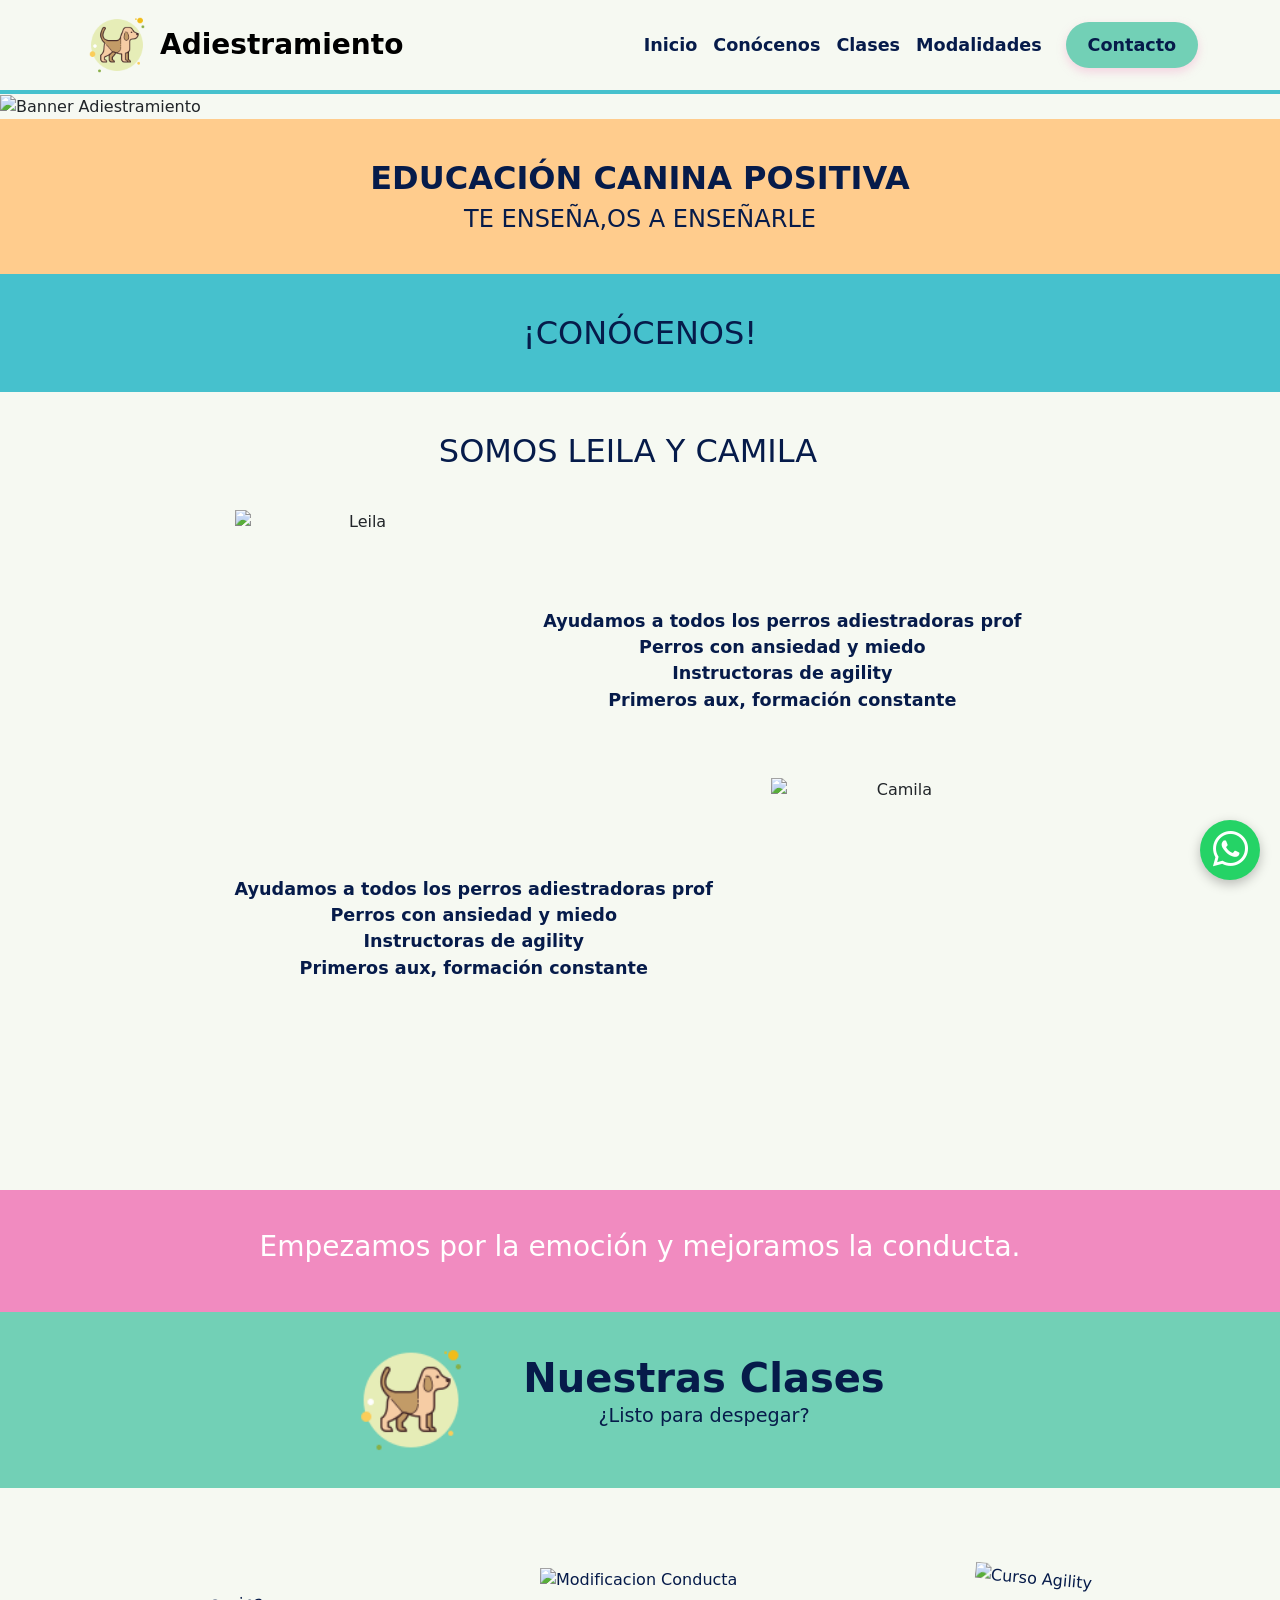
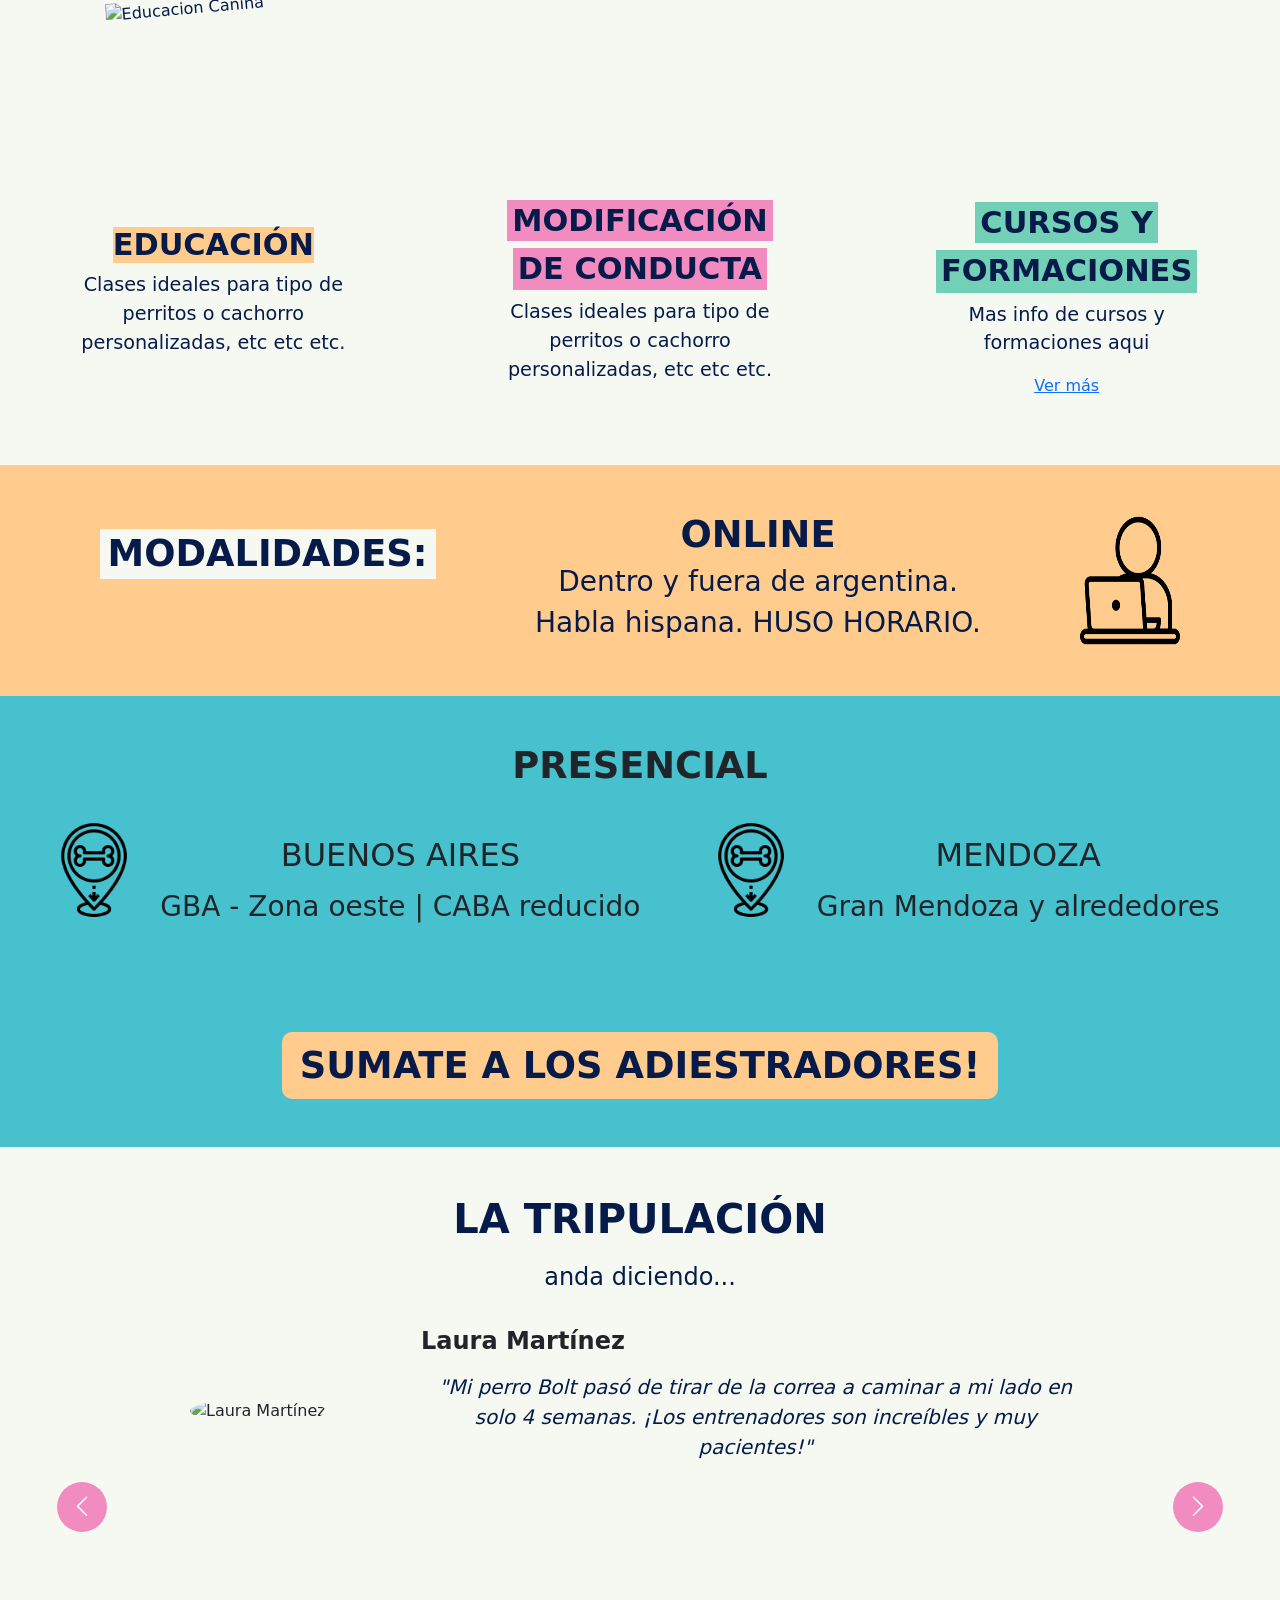
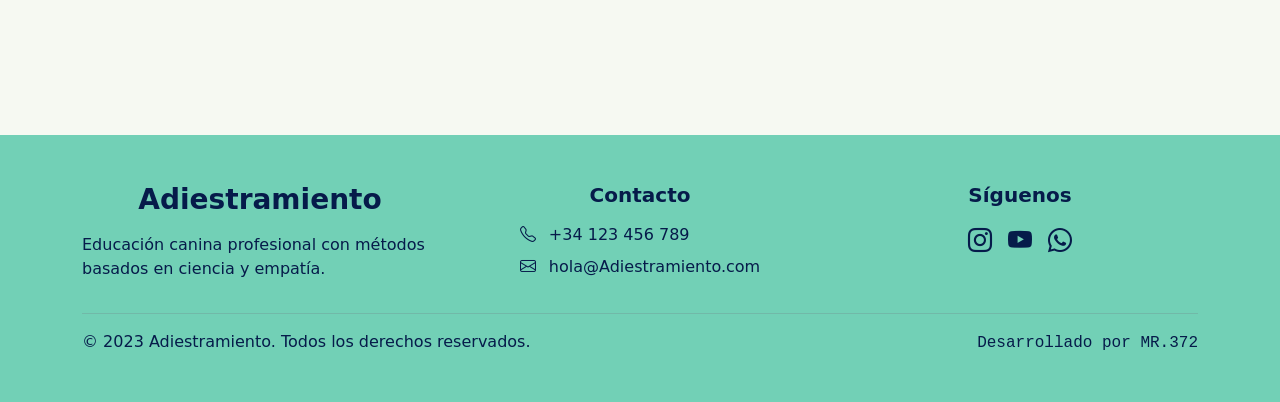
==== commit 98fd79bb: "Add files via upload agregado de Responsive" ====
--- a/index.html
+++ b/index.html
@@ -101,6 +101,9 @@
     <i class="bi bi-whatsapp"></i>
   </a>
 
+  <!-- Bootstrap JS (NECESARIO para navbar, collapse, etc) -->
+<script src="https://cdn.jsdelivr.net/npm/bootstrap@5.3.3/dist/js/bootstrap.bundle.min.js"></script>
+
   <!-- Loader de parciales -->
   <script src="js/load-partials.js"></script>
 
